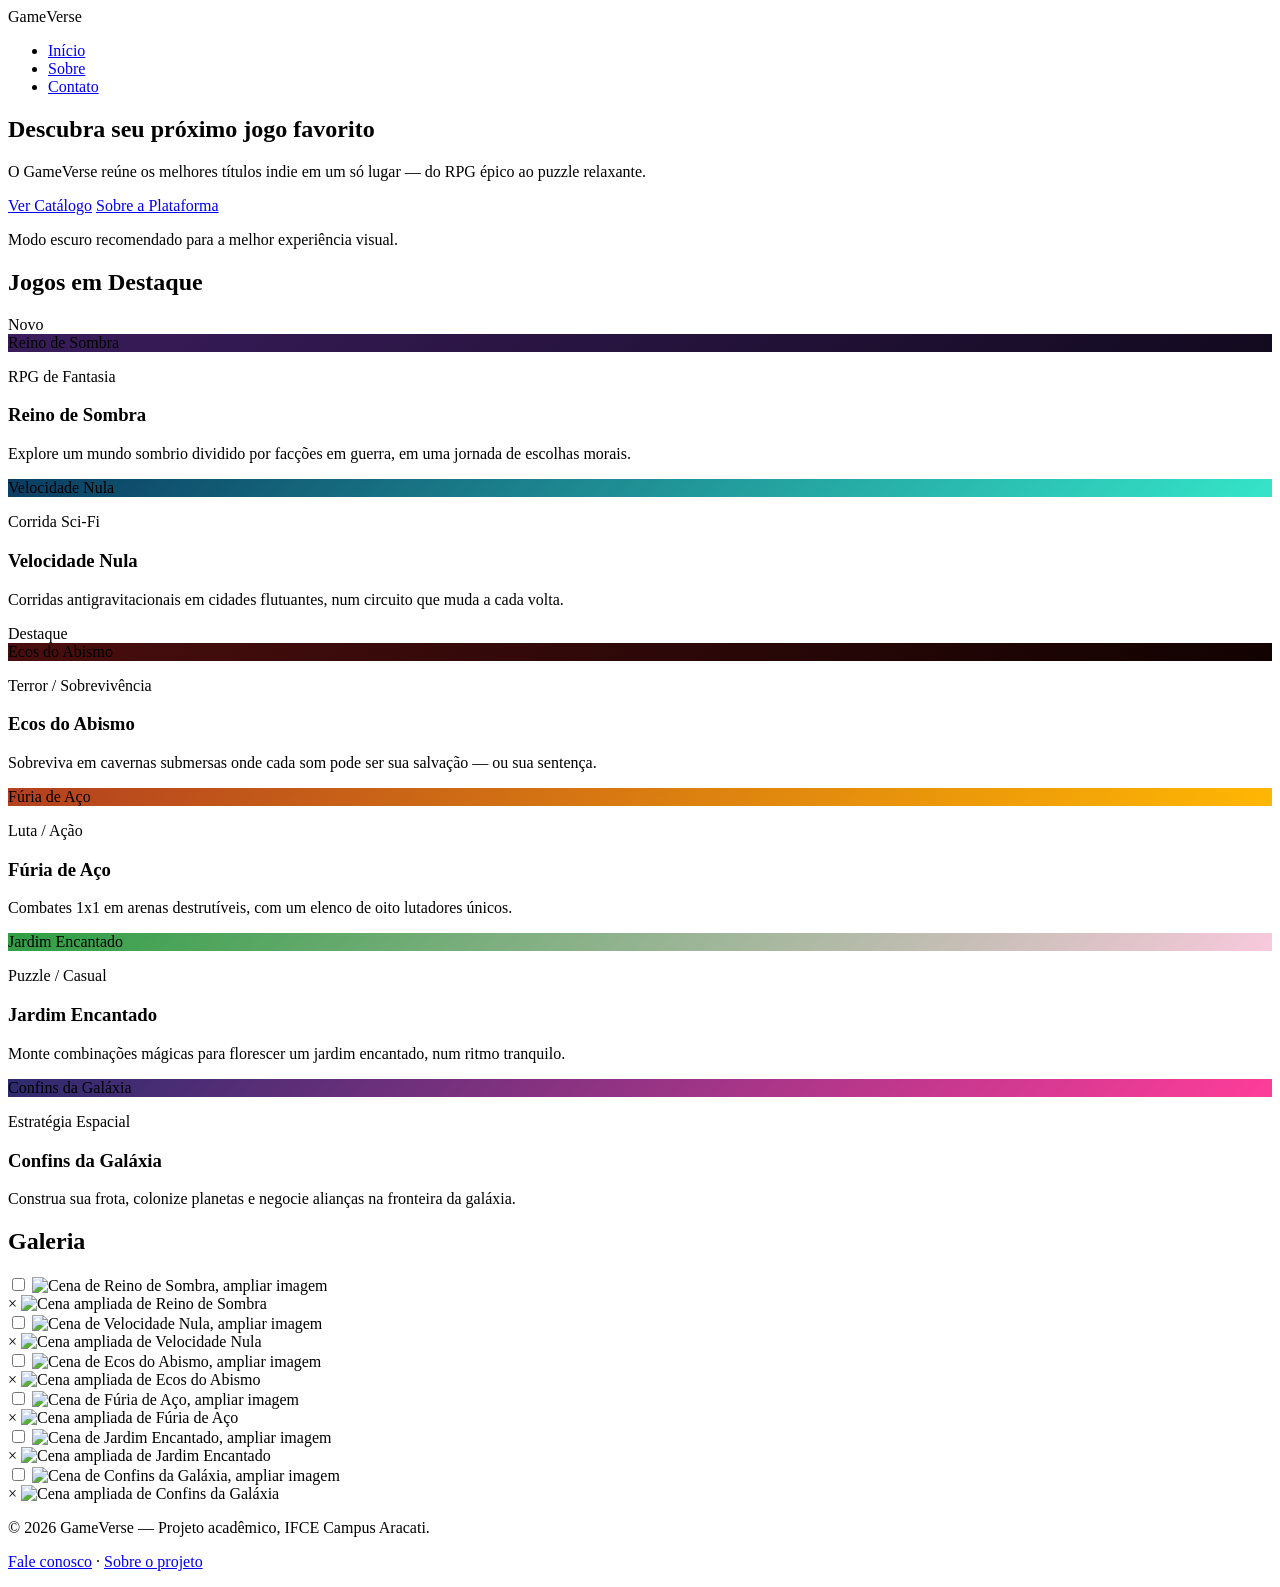
==== index.html @ b850ce9b "C1: Estrutura inicial do projeto" ====
<!DOCTYPE html>
<html lang="pt-BR">
<head>
  <meta charset="UTF-8" />
  <meta name="viewport" content="width=device-width, initial-scale=1.0" />
  <meta name="description" content="GameVerse — portal fictício com os melhores jogos indie em destaque, galeria e novidades." />
  <title>GameVerse - Seu Portal de Jogos</title>
  <link rel="stylesheet" href="styles/base.css" />
  <link rel="stylesheet" href="styles/layout.css" />
  <link rel="stylesheet" href="styles/components.css" />
  <link rel="stylesheet" href="styles/animations.css" />
</head>
<body>

  <header>
    <div class="logo">Game<span>Verse</span></div>
    <nav aria-label="Navegação principal">
      <ul>
        <li><a href="index.html" class="ativo">Início</a></li>
        <li><a href="sobre.html">Sobre</a></li>
        <li><a href="contato.html">Contato</a></li>
      </ul>
    </nav>
  </header>

  <section class="hero">
    <h1>Descubra seu próximo <span class="destaque">jogo favorito</span></h1>
    <p>O GameVerse reúne os melhores títulos indie em um só lugar — do RPG épico ao puzzle relaxante.</p>
    <div class="hero-cta">
      <a href="#jogos-destaque" class="botao botao-primario">Ver Catálogo</a>
      <a href="sobre.html" class="botao botao-secundario">Sobre a Plataforma</a>
    </div>
    <p class="aviso-tema-claro">Modo escuro recomendado para a melhor experiência visual.</p>
  </section>

  <main>
    <section id="jogos-destaque">
      <h2 class="secao-titulo">Jogos em Destaque</h2>

      <div class="cards-grid">

        <article class="card">
          <span class="badge">Novo</span>
          <div class="card-capa" style="background: linear-gradient(135deg, #3a1c5c, #120a1f);">
            Reino de Sombra
          </div>
          <div class="card-corpo">
            <p class="card-genero">RPG de Fantasia</p>
            <h3 class="card-titulo">Reino de Sombra</h3>
            <p>Explore um mundo sombrio dividido por facções em guerra, em uma jornada de escolhas morais.</p>
          </div>
        </article>

        <article class="card">
          <div class="card-capa" style="background: linear-gradient(135deg, #0a3d62, #35e5c9);">
            Velocidade Nula
          </div>
          <div class="card-corpo">
            <p class="card-genero">Corrida Sci-Fi</p>
            <h3 class="card-titulo">Velocidade Nula</h3>
            <p>Corridas antigravitacionais em cidades flutuantes, num circuito que muda a cada volta.</p>
          </div>
        </article>

        <article class="card">
          <span class="badge">Destaque</span>
          <div class="card-capa" style="background: linear-gradient(135deg, #4a0e0e, #120202);">
            Ecos do Abismo
          </div>
          <div class="card-corpo">
            <p class="card-genero">Terror / Sobrevivência</p>
            <h3 class="card-titulo">Ecos do Abismo</h3>
            <p>Sobreviva em cavernas submersas onde cada som pode ser sua salvação — ou sua sentença.</p>
          </div>
        </article>

        <article class="card">
          <div class="card-capa" style="background: linear-gradient(135deg, #b3401f, #ffb703);">
            Fúria de Aço
          </div>
          <div class="card-corpo">
            <p class="card-genero">Luta / Ação</p>
            <h3 class="card-titulo">Fúria de Aço</h3>
            <p>Combates 1x1 em arenas destrutíveis, com um elenco de oito lutadores únicos.</p>
          </div>
        </article>

        <article class="card">
          <div class="card-capa" style="background: linear-gradient(135deg, #2f9e44, #f8c9dc);">
            Jardim Encantado
          </div>
          <div class="card-corpo">
            <p class="card-genero">Puzzle / Casual</p>
            <h3 class="card-titulo">Jardim Encantado</h3>
            <p>Monte combinações mágicas para florescer um jardim encantado, num ritmo tranquilo.</p>
          </div>
        </article>

        <article class="card">
          <div class="card-capa" style="background: linear-gradient(135deg, #2d2a6e, #ff3d9a);">
            Confins da Galáxia
          </div>
          <div class="card-corpo">
            <p class="card-genero">Estratégia Espacial</p>
            <h3 class="card-titulo">Confins da Galáxia</h3>
            <p>Construa sua frota, colonize planetas e negocie alianças na fronteira da galáxia.</p>
          </div>
        </article>

      </div>
    </section>

    <section id="galeria">
      <h2 class="secao-titulo">Galeria</h2>

      <div class="gallery-grid">

        <div class="gallery-item destaque-grande">
          <input type="checkbox" id="modal-1" class="modal-toggle" />
          <label for="modal-1">
            <img src="https://picsum.photos/seed/gameverse1/700/700" alt="Cena de Reino de Sombra, ampliar imagem" loading="lazy" />
          </label>
          <div class="modal">
            <label for="modal-1" class="fechar-modal" aria-label="Fechar imagem">&times;</label>
            <img src="https://picsum.photos/seed/gameverse1/1200/900" alt="Cena ampliada de Reino de Sombra" />
          </div>
        </div>

        <div class="gallery-item">
          <input type="checkbox" id="modal-2" class="modal-toggle" />
          <label for="modal-2">
            <img src="https://picsum.photos/seed/gameverse2/400/400" alt="Cena de Velocidade Nula, ampliar imagem" loading="lazy" />
          </label>
          <div class="modal">
            <label for="modal-2" class="fechar-modal" aria-label="Fechar imagem">&times;</label>
            <img src="https://picsum.photos/seed/gameverse2/1200/900" alt="Cena ampliada de Velocidade Nula" />
          </div>
        </div>

        <div class="gallery-item">
          <input type="checkbox" id="modal-3" class="modal-toggle" />
          <label for="modal-3">
            <img src="https://picsum.photos/seed/gameverse3/400/400" alt="Cena de Ecos do Abismo, ampliar imagem" loading="lazy" />
          </label>
          <div class="modal">
            <label for="modal-3" class="fechar-modal" aria-label="Fechar imagem">&times;</label>
            <img src="https://picsum.photos/seed/gameverse3/1200/900" alt="Cena ampliada de Ecos do Abismo" />
          </div>
        </div>

        <div class="gallery-item">
          <input type="checkbox" id="modal-4" class="modal-toggle" />
          <label for="modal-4">
            <img src="https://picsum.photos/seed/gameverse4/400/400" alt="Cena de Fúria de Aço, ampliar imagem" loading="lazy" />
          </label>
          <div class="modal">
            <label for="modal-4" class="fechar-modal" aria-label="Fechar imagem">&times;</label>
            <img src="https://picsum.photos/seed/gameverse4/1200/900" alt="Cena ampliada de Fúria de Aço" />
          </div>
        </div>

        <div class="gallery-item">
          <input type="checkbox" id="modal-5" class="modal-toggle" />
          <label for="modal-5">
            <img src="https://picsum.photos/seed/gameverse5/400/400" alt="Cena de Jardim Encantado, ampliar imagem" loading="lazy" />
          </label>
          <div class="modal">
            <label for="modal-5" class="fechar-modal" aria-label="Fechar imagem">&times;</label>
            <img src="https://picsum.photos/seed/gameverse5/1200/900" alt="Cena ampliada de Jardim Encantado" />
          </div>
        </div>

        <div class="gallery-item">
          <input type="checkbox" id="modal-6" class="modal-toggle" />
          <label for="modal-6">
            <img src="https://picsum.photos/seed/gameverse6/400/400" alt="Cena de Confins da Galáxia, ampliar imagem" loading="lazy" />
          </label>
          <div class="modal">
            <label for="modal-6" class="fechar-modal" aria-label="Fechar imagem">&times;</label>
            <img src="https://picsum.photos/seed/gameverse6/1200/900" alt="Cena ampliada de Confins da Galáxia" />
          </div>
        </div>

      </div>
    </section>
  </main>

  <footer>
    <p>&copy; 2026 GameVerse — Projeto acadêmico, IFCE Campus Aracati.</p>
    <p><a href="contato.html">Fale conosco</a> · <a href="sobre.html">Sobre o projeto</a></p>
  </footer>

</body>
</html>
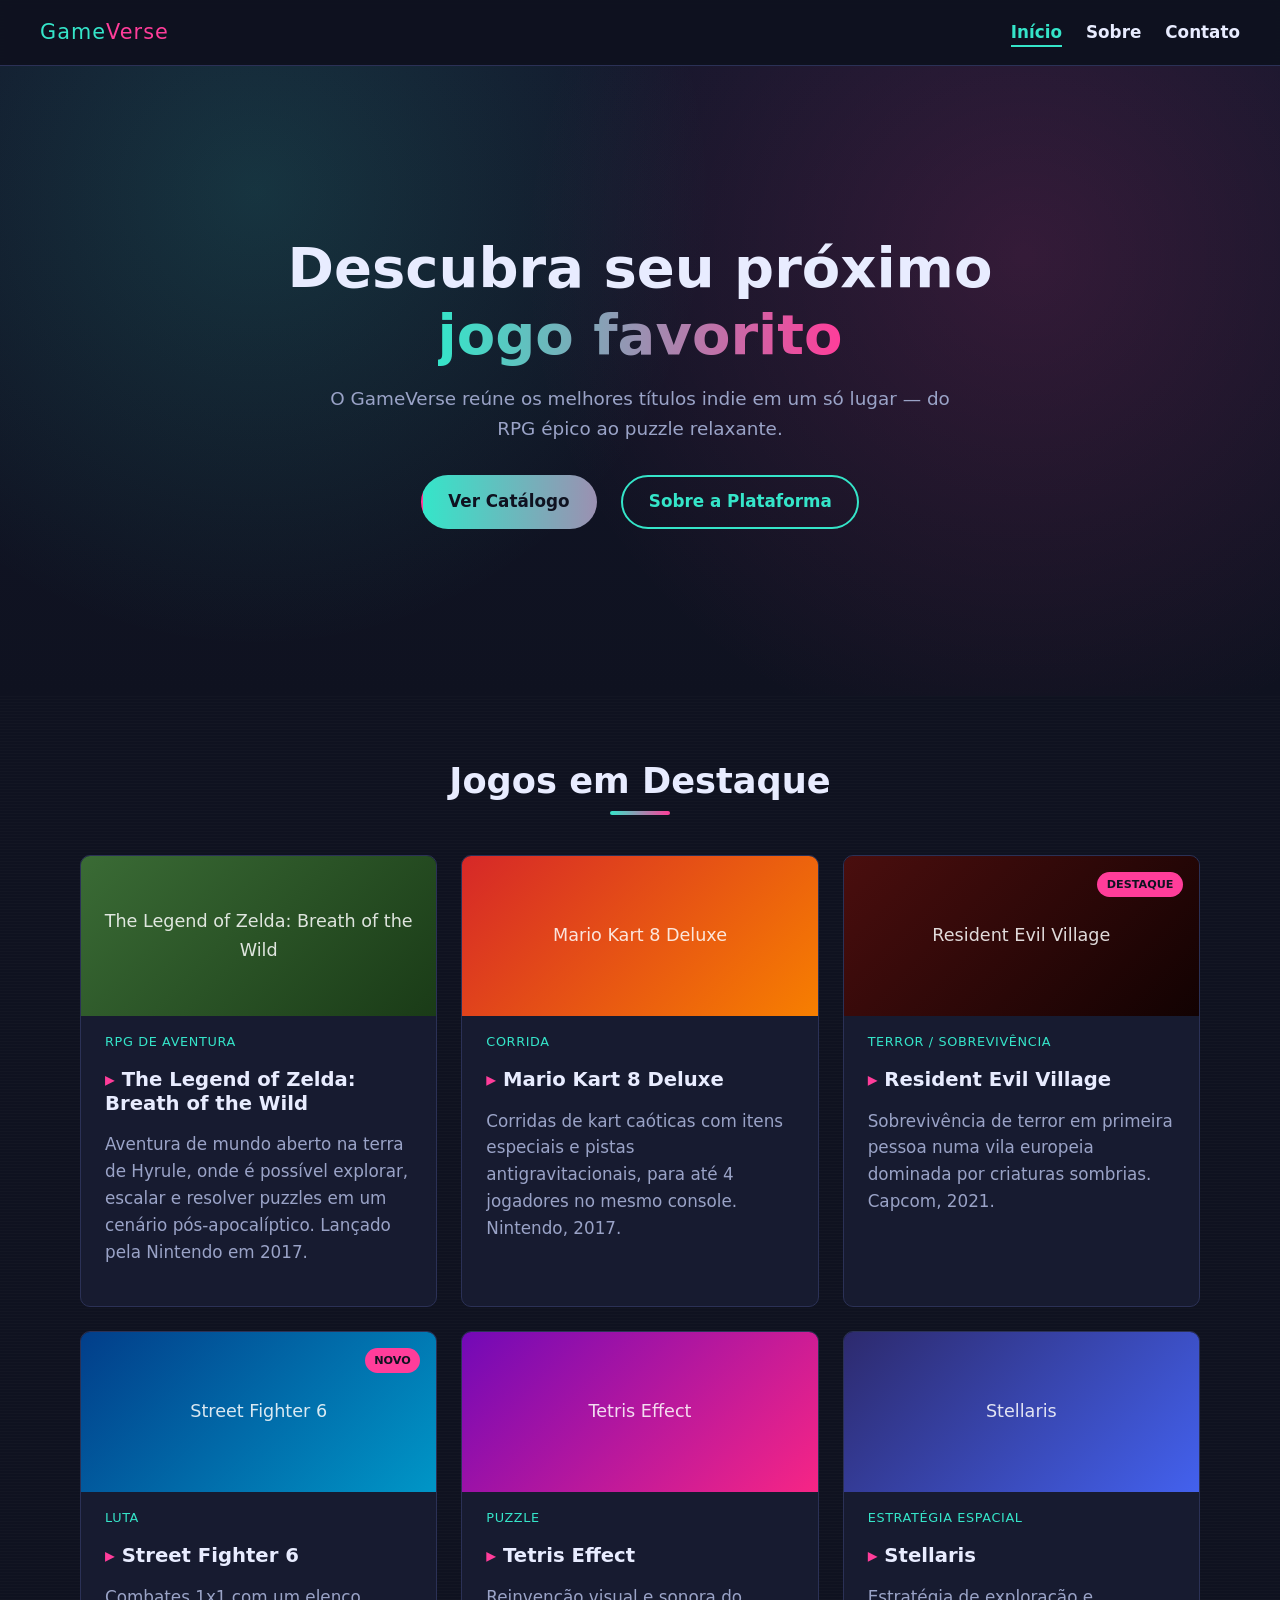
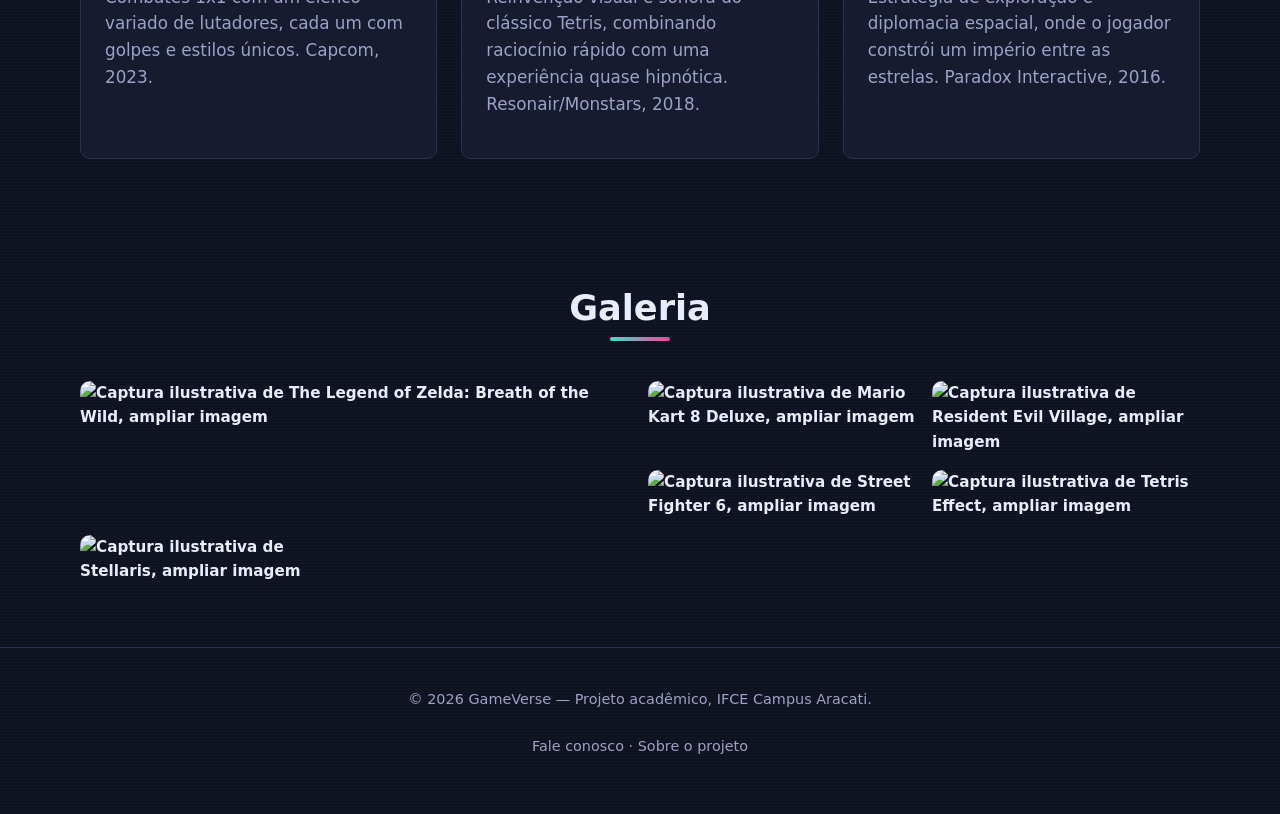
==== commit 0711f8f2: "feat: substitui jogos fictícios por catálogo com jogos reais e correção de bug" ====
--- a/index.html
+++ b/index.html
@@ -40,70 +40,70 @@
       <div class="cards-grid">
 
         <article class="card">
-          <span class="badge">Novo</span>
-          <div class="card-capa" style="background: linear-gradient(135deg, #3a1c5c, #120a1f);">
-            Reino de Sombra
+          <div class="card-capa" style="background: linear-gradient(135deg, #3a6b35, #1a3b17);">
+            The Legend of Zelda: Breath of the Wild
           </div>
           <div class="card-corpo">
-            <p class="card-genero">RPG de Fantasia</p>
-            <h3 class="card-titulo">Reino de Sombra</h3>
-            <p>Explore um mundo sombrio dividido por facções em guerra, em uma jornada de escolhas morais.</p>
+            <p class="card-genero">RPG de Aventura</p>
+            <h3 class="card-titulo">The Legend of Zelda: Breath of the Wild</h3>
+            <p>Aventura de mundo aberto na terra de Hyrule, onde é possível explorar, escalar e resolver puzzles em um cenário pós-apocalíptico. Lançado pela Nintendo em 2017.</p>
           </div>
         </article>
 
         <article class="card">
-          <div class="card-capa" style="background: linear-gradient(135deg, #0a3d62, #35e5c9);">
-            Velocidade Nula
+          <div class="card-capa" style="background: linear-gradient(135deg, #d62828, #f77f00);">
+            Mario Kart 8 Deluxe
           </div>
           <div class="card-corpo">
-            <p class="card-genero">Corrida Sci-Fi</p>
-            <h3 class="card-titulo">Velocidade Nula</h3>
-            <p>Corridas antigravitacionais em cidades flutuantes, num circuito que muda a cada volta.</p>
+            <p class="card-genero">Corrida</p>
+            <h3 class="card-titulo">Mario Kart 8 Deluxe</h3>
+            <p>Corridas de kart caóticas com itens especiais e pistas antigravitacionais, para até 4 jogadores no mesmo console. Nintendo, 2017.</p>
           </div>
         </article>
 
         <article class="card">
           <span class="badge">Destaque</span>
           <div class="card-capa" style="background: linear-gradient(135deg, #4a0e0e, #120202);">
-            Ecos do Abismo
+            Resident Evil Village
           </div>
           <div class="card-corpo">
             <p class="card-genero">Terror / Sobrevivência</p>
-            <h3 class="card-titulo">Ecos do Abismo</h3>
-            <p>Sobreviva em cavernas submersas onde cada som pode ser sua salvação — ou sua sentença.</p>
+            <h3 class="card-titulo">Resident Evil Village</h3>
+            <p>Sobrevivência de terror em primeira pessoa numa vila europeia dominada por criaturas sombrias. Capcom, 2021.</p>
           </div>
         </article>
 
         <article class="card">
-          <div class="card-capa" style="background: linear-gradient(135deg, #b3401f, #ffb703);">
-            Fúria de Aço
+          <span class="badge">Novo</span>
+          <div class="card-capa" style="background: linear-gradient(135deg, #023e8a, #0096c7);">
+            Street Fighter 6
           </div>
           <div class="card-corpo">
-            <p class="card-genero">Luta / Ação</p>
-            <h3 class="card-titulo">Fúria de Aço</h3>
-            <p>Combates 1x1 em arenas destrutíveis, com um elenco de oito lutadores únicos.</p>
+            <p class="card-genero">Luta</p>
+            <h3 class="card-titulo">Street Fighter 6</h3>
+            <p>Combates 1x1 com um elenco variado de lutadores, cada um com golpes e estilos únicos. Capcom, 2023.</p>
           </div>
         </article>
 
         <article class="card">
-          <div class="card-capa" style="background: linear-gradient(135deg, #2f9e44, #f8c9dc);">
-            Jardim Encantado
+          <div class="card-capa" style="background: linear-gradient(135deg, #7209b7, #f72585);">
+            Tetris Effect
           </div>
           <div class="card-corpo">
-            <p class="card-genero">Puzzle / Casual</p>
-            <h3 class="card-titulo">Jardim Encantado</h3>
-            <p>Monte combinações mágicas para florescer um jardim encantado, num ritmo tranquilo.</p>
+            <p class="card-genero">Puzzle</p>
+            <h3 class="card-titulo">Tetris Effect</h3>
+            <p>Reinvenção visual e sonora do clássico Tetris, combinando raciocínio rápido com uma experiência quase hipnótica. Resonair/Monstars, 2018.</p>
           </div>
         </article>
 
         <article class="card">
-          <div class="card-capa" style="background: linear-gradient(135deg, #2d2a6e, #ff3d9a);">
-            Confins da Galáxia
+          <div class="card-capa" style="background: linear-gradient(135deg, #2d2a6e, #4361ee);">
+            Stellaris
           </div>
           <div class="card-corpo">
             <p class="card-genero">Estratégia Espacial</p>
-            <h3 class="card-titulo">Confins da Galáxia</h3>
-            <p>Construa sua frota, colonize planetas e negocie alianças na fronteira da galáxia.</p>
+            <h3 class="card-titulo">Stellaris</h3>
+            <p>Estratégia de exploração e diplomacia espacial, onde o jogador constrói um império entre as estrelas. Paradox Interactive, 2016.</p>
           </div>
         </article>
 
@@ -118,66 +118,66 @@
         <div class="gallery-item destaque-grande">
           <input type="checkbox" id="modal-1" class="modal-toggle" />
           <label for="modal-1">
-            <img src="https://picsum.photos/seed/gameverse1/700/700" alt="Cena de Reino de Sombra, ampliar imagem" loading="lazy" />
+            <img src="https://picsum.photos/seed/gameverse1/700/700" alt="Captura ilustrativa de The Legend of Zelda: Breath of the Wild, ampliar imagem" loading="lazy" />
           </label>
           <div class="modal">
             <label for="modal-1" class="fechar-modal" aria-label="Fechar imagem">&times;</label>
-            <img src="https://picsum.photos/seed/gameverse1/1200/900" alt="Cena ampliada de Reino de Sombra" />
+            <img src="https://picsum.photos/seed/gameverse1/1200/900" alt="Captura ilustrativa ampliada de The Legend of Zelda: Breath of the Wild" />
           </div>
         </div>
 
         <div class="gallery-item">
           <input type="checkbox" id="modal-2" class="modal-toggle" />
           <label for="modal-2">
-            <img src="https://picsum.photos/seed/gameverse2/400/400" alt="Cena de Velocidade Nula, ampliar imagem" loading="lazy" />
+            <img src="https://picsum.photos/seed/gameverse2/400/400" alt="Captura ilustrativa de Mario Kart 8 Deluxe, ampliar imagem" loading="lazy" />
           </label>
           <div class="modal">
             <label for="modal-2" class="fechar-modal" aria-label="Fechar imagem">&times;</label>
-            <img src="https://picsum.photos/seed/gameverse2/1200/900" alt="Cena ampliada de Velocidade Nula" />
+            <img src="https://picsum.photos/seed/gameverse2/1200/900" alt="Captura ilustrativa ampliada de Mario Kart 8 Deluxe" />
           </div>
         </div>
 
         <div class="gallery-item">
           <input type="checkbox" id="modal-3" class="modal-toggle" />
           <label for="modal-3">
-            <img src="https://picsum.photos/seed/gameverse3/400/400" alt="Cena de Ecos do Abismo, ampliar imagem" loading="lazy" />
+            <img src="https://picsum.photos/seed/gameverse3/400/400" alt="Captura ilustrativa de Resident Evil Village, ampliar imagem" loading="lazy" />
           </label>
           <div class="modal">
             <label for="modal-3" class="fechar-modal" aria-label="Fechar imagem">&times;</label>
-            <img src="https://picsum.photos/seed/gameverse3/1200/900" alt="Cena ampliada de Ecos do Abismo" />
+            <img src="https://picsum.photos/seed/gameverse3/1200/900" alt="Captura ilustrativa ampliada de Resident Evil Village" />
           </div>
         </div>
 
         <div class="gallery-item">
           <input type="checkbox" id="modal-4" class="modal-toggle" />
           <label for="modal-4">
-            <img src="https://picsum.photos/seed/gameverse4/400/400" alt="Cena de Fúria de Aço, ampliar imagem" loading="lazy" />
+            <img src="https://picsum.photos/seed/gameverse4/400/400" alt="Captura ilustrativa de Street Fighter 6, ampliar imagem" loading="lazy" />
           </label>
           <div class="modal">
             <label for="modal-4" class="fechar-modal" aria-label="Fechar imagem">&times;</label>
-            <img src="https://picsum.photos/seed/gameverse4/1200/900" alt="Cena ampliada de Fúria de Aço" />
+            <img src="https://picsum.photos/seed/gameverse4/1200/900" alt="Captura ilustrativa ampliada de Street Fighter 6" />
           </div>
         </div>
 
         <div class="gallery-item">
           <input type="checkbox" id="modal-5" class="modal-toggle" />
           <label for="modal-5">
-            <img src="https://picsum.photos/seed/gameverse5/400/400" alt="Cena de Jardim Encantado, ampliar imagem" loading="lazy" />
+            <img src="https://picsum.photos/seed/gameverse5/400/400" alt="Captura ilustrativa de Tetris Effect, ampliar imagem" loading="lazy" />
           </label>
           <div class="modal">
             <label for="modal-5" class="fechar-modal" aria-label="Fechar imagem">&times;</label>
-            <img src="https://picsum.photos/seed/gameverse5/1200/900" alt="Cena ampliada de Jardim Encantado" />
+            <img src="https://picsum.photos/seed/gameverse5/1200/900" alt="Captura ilustrativa ampliada de Tetris Effect" />
           </div>
         </div>
 
         <div class="gallery-item">
           <input type="checkbox" id="modal-6" class="modal-toggle" />
           <label for="modal-6">
-            <img src="https://picsum.photos/seed/gameverse6/400/400" alt="Cena de Confins da Galáxia, ampliar imagem" loading="lazy" />
+            <img src="https://picsum.photos/seed/gameverse6/400/400" alt="Captura ilustrativa de Stellaris, ampliar imagem" loading="lazy" />
           </label>
           <div class="modal">
             <label for="modal-6" class="fechar-modal" aria-label="Fechar imagem">&times;</label>
-            <img src="https://picsum.photos/seed/gameverse6/1200/900" alt="Cena ampliada de Confins da Galáxia" />
+            <img src="https://picsum.photos/seed/gameverse6/1200/900" alt="Captura ilustrativa ampliada de Stellaris" />
           </div>
         </div>
 
--- a/styles/base.css
+++ b/styles/base.css
@@ -0,0 +1,173 @@
+/* ============================================
+   GAMEVERSE — base.css
+   Variáveis, reset, tipografia, header/nav/footer.
+   ============================================ */
+
+@import url('https://fonts.googleapis.com/css2?family=Orbitron:wght@600;800&family=Rajdhani:wght@400;500;600;700&display=swap');
+
+/* ---------- CSS VARIABLES ---------- */
+:root {
+  /* Paleta "arcade neon" */
+  --bg: #0f1220;
+  --bg-elevado: #1a1f36;
+  --bg-card: #171b30;
+  --borda: #2b3156;
+  --neon-ciano: #35e5c9;
+  --neon-magenta: #ff3d9a;
+  --neon-amarelo: #ffd23f;
+  --texto: #e8ecff;
+  --texto-secundario: #9aa3c7;
+
+  /* Tipografia */
+  --fonte-display: 'Orbitron', system-ui, sans-serif;
+  --fonte-corpo: 'Rajdhani', system-ui, sans-serif;
+
+  /* Espaçamento (escala em rem, reutilizada no projeto todo) */
+  --espaco-xs: 0.5rem;
+  --espaco-sm: 1rem;
+  --espaco-md: 1.5rem;
+  --espaco-lg: 2.5rem;
+  --espaco-xl: 4rem;
+
+  --raio: 10px;
+  --transicao: 0.25s ease;
+}
+
+@media (prefers-reduced-motion: reduce) {
+  *, *::before, *::after { animation: none !important; transition: none !important; }
+}
+
+/* ---------- RESET ---------- */
+* { box-sizing: border-box; }
+
+body {
+  margin: 0;
+  background: var(--bg);
+  color: var(--texto);
+  font-family: var(--fonte-corpo);
+  font-size: 1.05rem;
+  line-height: 1.6;
+  /* Padrão sutil de "scanlines", remetendo a telas retrô/arcade */
+  background-image: repeating-linear-gradient(
+    to bottom,
+    rgba(255, 255, 255, 0.015) 0px,
+    rgba(255, 255, 255, 0.015) 1px,
+    transparent 1px,
+    transparent 3px
+  );
+}
+
+h1, h2, h3 {
+  font-family: var(--fonte-display);
+  color: var(--texto);
+  line-height: 1.2;
+  margin: 0 0 var(--espaco-sm);
+}
+
+p { margin: 0 0 var(--espaco-sm); color: var(--texto-secundario); }
+
+a {
+  color: var(--neon-ciano);
+  text-decoration: none;
+  transition: color var(--transicao);
+}
+
+a:hover { color: var(--neon-magenta); }
+
+a:focus-visible,
+button:focus-visible,
+input:focus-visible,
+textarea:focus-visible,
+label:focus-within {
+  outline: 2px solid var(--neon-amarelo);
+  outline-offset: 3px;
+}
+
+img { max-width: 100%; display: block; }
+
+/* ---------- HEADER / NAV (Flexbox) ---------- */
+header {
+  position: sticky;
+  top: 0;
+  z-index: 100; /* garante que o header fique acima do conteúdo ao rolar a página */
+  display: flex;
+  align-items: center;
+  justify-content: space-between;
+  flex-wrap: wrap;
+  gap: var(--espaco-sm);
+  padding: var(--espaco-sm) var(--espaco-lg);
+  background: rgba(15, 18, 32, 0.9);
+  backdrop-filter: blur(6px);
+  border-bottom: 1px solid var(--borda);
+}
+
+.logo {
+  font-family: var(--fonte-display);
+  font-size: 1.3rem;
+  color: var(--neon-ciano);
+  letter-spacing: 0.05em;
+}
+
+.logo span { color: var(--neon-magenta); }
+
+nav ul {
+  list-style: none;
+  display: flex;
+  gap: var(--espaco-md);
+  margin: 0;
+  padding: 0;
+}
+
+nav a {
+  color: var(--texto);
+  font-weight: 600;
+  padding-bottom: 3px;
+  border-bottom: 2px solid transparent;
+}
+
+nav a:hover,
+nav a.ativo {
+  color: var(--neon-ciano);
+  border-color: var(--neon-ciano);
+}
+
+/* ---------- FOOTER (Flexbox) ---------- */
+footer {
+  display: flex;
+  flex-direction: column;
+  align-items: center;
+  gap: var(--espaco-xs);
+  padding: var(--espaco-lg);
+  text-align: center;
+  border-top: 1px solid var(--borda);
+  color: var(--texto-secundario);
+  font-size: 0.9rem;
+}
+
+footer a { color: var(--texto-secundario); }
+footer a:hover { color: var(--neon-ciano); }
+
+/* ---------- UTILITÁRIOS COMPARTILHADOS ---------- */
+main {
+  max-width: 1200px;
+  margin: 0 auto;
+  padding: 0 var(--espaco-lg);
+}
+
+.secao-titulo {
+  font-size: clamp(1.6rem, 3vw, 2.2rem);
+  text-align: center;
+  margin-bottom: var(--espaco-lg);
+  position: relative;
+}
+
+/* ::after como sublinhado decorativo — pseudo-elemento com função visual */
+.secao-titulo::after {
+  content: "";
+  display: block;
+  width: 60px;
+  height: 4px;
+  background: linear-gradient(90deg, var(--neon-ciano), var(--neon-magenta));
+  margin: var(--espaco-xs) auto 0;
+  border-radius: 2px;
+}
--- a/styles/layout.css
+++ b/styles/layout.css
@@ -0,0 +1,121 @@
+/* ============================================
+   GAMEVERSE — layout.css
+   Hero, CSS Grid (cards e galeria), responsividade.
+   ============================================ */
+
+/* ---------- HERO (seção de destaque) ---------- */
+.hero {
+  position: relative;
+  min-height: 70vh;
+  display: flex;
+  flex-direction: column;
+  align-items: center;
+  justify-content: center;
+  text-align: center;
+  padding: var(--espaco-xl) var(--espaco-lg);
+  overflow: hidden;
+  /* Background com gradiente + posição, conforme item "Backgrounds" do checklist */
+  background:
+    radial-gradient(circle at 20% 20%, rgba(53, 229, 201, 0.15), transparent 40%),
+    radial-gradient(circle at 80% 30%, rgba(255, 61, 154, 0.15), transparent 45%),
+    linear-gradient(180deg, #12162a 0%, var(--bg) 100%);
+}
+
+.hero h1 {
+  font-size: clamp(2rem, 5vw, 3.5rem);
+  max-width: 20ch;
+}
+
+.hero h1 .destaque {
+  background: linear-gradient(90deg, var(--neon-ciano), var(--neon-magenta));
+  -webkit-background-clip: text;
+  background-clip: text;
+  color: transparent;
+}
+
+.hero p {
+  max-width: 55ch;
+  font-size: 1.15rem;
+}
+
+.hero-cta {
+  display: flex;
+  gap: var(--espaco-md);
+  margin-top: var(--espaco-sm);
+  flex-wrap: wrap;
+  justify-content: center;
+}
+
+/* ---------- SEÇÕES GERAIS ---------- */
+section {
+  padding: var(--espaco-xl) 0;
+}
+
+/* ---------- GRID: CARDS DE JOGOS ---------- */
+.cards-grid {
+  display: grid;
+  grid-template-columns: repeat(3, 1fr);
+  gap: var(--espaco-md);
+}
+
+/* ---------- GRID: GALERIA ---------- */
+.gallery-grid {
+  display: grid;
+  grid-template-columns: repeat(4, 1fr);
+  gap: var(--espaco-sm);
+}
+
+/* Um item da galeria ocupa 2 colunas/linhas para criar variação (grid bidimensional real) */
+.gallery-grid .destaque-grande {
+  grid-column: span 2;
+  grid-row: span 2;
+}
+
+/* ---------- MEDIA QUERIES: RESPONSIVIDADE ---------- */
+
+/* Tablets */
+@media (max-width: 900px) {
+  .cards-grid {
+    grid-template-columns: repeat(2, 1fr);
+  }
+  .gallery-grid {
+    grid-template-columns: repeat(3, 1fr);
+  }
+}
+
+/* Celulares */
+@media (max-width: 600px) {
+  header {
+    flex-direction: column;
+    align-items: flex-start;
+  }
+  nav ul {
+    flex-wrap: wrap;
+    gap: var(--espaco-sm);
+  }
+  .cards-grid {
+    grid-template-columns: 1fr;
+  }
+  .gallery-grid {
+    grid-template-columns: repeat(2, 1fr);
+  }
+  .gallery-grid .destaque-grande {
+    grid-column: span 2;
+    grid-row: span 1;
+  }
+  main { padding: 0 var(--espaco-sm); }
+}
+
+/* Recurso extra de media query: adapta para quem prefere tema mais claro do sistema
+   (exploração de "condições/recursos de media queries" além de largura de tela) */
+@media (prefers-color-scheme: light) {
+  .aviso-tema-claro {
+    display: block;
+  }
+}
+
+.aviso-tema-claro {
+  display: none;
+  font-size: 0.8rem;
+  color: var(--neon-amarelo);
+}
--- a/styles/components.css
+++ b/styles/components.css
@@ -0,0 +1,199 @@
+/* ============================================
+   GAMEVERSE — components.css
+   Cards, badges, modal de imagem, formulário.
+   ============================================ */
+
+/* ---------- BOTÕES ---------- */
+.botao {
+  display: inline-block;
+  padding: 0.7rem 1.6rem;
+  border-radius: 999px;
+  font-weight: 700;
+  font-family: var(--fonte-corpo);
+  border: 2px solid transparent;
+  cursor: pointer;
+  transition: transform var(--transicao), box-shadow var(--transicao);
+}
+
+.botao-primario {
+  background: linear-gradient(90deg, var(--neon-ciano), var(--neon-magenta));
+  color: var(--bg);
+}
+
+.botao-secundario {
+  background: transparent;
+  border-color: var(--neon-ciano);
+  color: var(--neon-ciano);
+}
+
+.botao:hover {
+  transform: translateY(-3px);
+  box-shadow: 0 8px 20px rgba(53, 229, 201, 0.25);
+}
+
+/* ---------- CARD DE JOGO ---------- */
+.card {
+  position: relative; /* necessário para o badge posicionado em absolute */
+  background: var(--bg-card);
+  border: 1px solid var(--borda);
+  border-radius: var(--raio);
+  overflow: hidden;
+  transition: transform var(--transicao), border-color var(--transicao);
+}
+
+.card:hover {
+  transform: translateY(-6px);
+  border-color: var(--neon-ciano);
+}
+
+.card-capa {
+  height: 160px;
+  display: flex;
+  align-items: center;
+  justify-content: center;
+  font-family: var(--fonte-display);
+  font-size: 1.1rem;
+  color: rgba(255, 255, 255, 0.85);
+  text-align: center;
+  padding: var(--espaco-sm);
+}
+
+.card-corpo {
+  padding: var(--espaco-sm) var(--espaco-md) var(--espaco-md);
+}
+
+.card-genero {
+  font-size: 0.8rem;
+  text-transform: uppercase;
+  letter-spacing: 0.05em;
+  color: var(--neon-ciano);
+}
+
+/* Badge "Novo"/"Destaque": posicionado em absolute sobre o card, com z-index acima da capa */
+.badge {
+  position: absolute;
+  top: var(--espaco-sm);
+  right: var(--espaco-sm);
+  z-index: 5;
+  background: var(--neon-magenta);
+  color: var(--bg);
+  font-size: 0.7rem;
+  font-weight: 700;
+  text-transform: uppercase;
+  padding: 0.25rem 0.6rem;
+  border-radius: 999px;
+}
+
+/* ::before decorativo antes do título do card, com função de "marcador" visual */
+.card-titulo::before {
+  content: "▸ ";
+  color: var(--neon-magenta);
+}
+
+/* ---------- GALERIA + MODAL DE IMAGEM (HTML/CSS puro, sem JS) ---------- */
+.gallery-item {
+  position: relative;
+  border-radius: var(--raio);
+  overflow: hidden;
+}
+
+.gallery-item img {
+  width: 100%;
+  height: 100%;
+  object-fit: cover;
+  cursor: zoom-in;
+  transition: transform var(--transicao);
+}
+
+.gallery-item:hover img {
+  transform: scale(1.05);
+}
+
+/* checkbox escondido: é o que controla o estado aberto/fechado do modal */
+.modal-toggle {
+  display: none;
+}
+
+.modal {
+  display: none;
+  position: fixed;
+  inset: 0;
+  z-index: 1000; /* acima de tudo, inclusive do header sticky */
+  background: rgba(4, 5, 12, 0.92);
+  align-items: center;
+  justify-content: center;
+  padding: var(--espaco-lg);
+}
+
+/* Pseudo-classe :checked controlando o irmão seguinte (~) — é o "truque" do modal em CSS puro */
+.modal-toggle:checked ~ .modal {
+  display: flex;
+}
+
+.modal img {
+  max-width: 90vw;
+  max-height: 85vh;
+  border: 3px solid var(--neon-ciano);
+  border-radius: var(--raio);
+}
+
+.fechar-modal {
+  position: absolute;
+  top: var(--espaco-md);
+  right: var(--espaco-lg);
+  font-size: 2rem;
+  color: var(--texto);
+  cursor: pointer;
+  line-height: 1;
+}
+
+.fechar-modal:hover { color: var(--neon-magenta); }
+
+/* ---------- FORMULÁRIO (CONTATO) ---------- */
+form {
+  display: flex;
+  flex-direction: column;
+  gap: var(--espaco-sm);
+  max-width: 560px;
+  margin: 0 auto;
+  background: var(--bg-card);
+  border: 1px solid var(--borda);
+  border-radius: var(--raio);
+  padding: var(--espaco-lg);
+}
+
+.campo {
+  display: flex;
+  flex-direction: column;
+  gap: 0.3rem;
+}
+
+label { font-weight: 600; font-size: 0.95rem; }
+
+input, textarea, select {
+  background: var(--bg);
+  border: 1px solid var(--borda);
+  border-radius: 6px;
+  padding: 0.65rem 0.8rem;
+  color: var(--texto);
+  font-family: var(--fonte-corpo);
+  font-size: 1rem;
+}
+
+input:focus, textarea:focus, select:focus {
+  border-color: var(--neon-ciano);
+  outline: none;
+}
+
+/* Pseudo-classe :invalid — feedback visual nativo de validação, sem JS */
+input:invalid:not(:placeholder-shown) {
+  border-color: var(--neon-magenta);
+}
+
+.linha-formulario {
+  display: flex;
+  gap: var(--espaco-sm);
+  flex-wrap: wrap;
+}
+
+.linha-formulario .campo { flex: 1; min-width: 200px; }
--- a/styles/animations.css
+++ b/styles/animations.css
@@ -0,0 +1,49 @@
+/* ============================================
+   GAMEVERSE — animations.css
+   @keyframes usados no projeto.
+   ============================================ */
+
+/* Entrada suave do conteúdo do hero ao carregar a página */
+@keyframes surgir-de-baixo {
+  from {
+    opacity: 0;
+    transform: translateY(24px);
+  }
+  to {
+    opacity: 1;
+    transform: translateY(0);
+  }
+}
+
+.hero h1,
+.hero p,
+.hero-cta {
+  animation: surgir-de-baixo 0.7s ease both;
+}
+
+.hero p { animation-delay: 0.15s; }
+.hero-cta { animation-delay: 0.3s; }
+
+/* Pulsar do badge "Novo"/"Destaque", chamando atenção sem ser irritante */
+@keyframes pulsar {
+  0%, 100% { box-shadow: 0 0 0 0 rgba(255, 61, 154, 0.5); }
+  50% { box-shadow: 0 0 0 6px rgba(255, 61, 154, 0); }
+}
+
+.badge {
+  animation: pulsar 2s infinite;
+}
+
+/* Brilho leve percorrendo a borda do botão primário no hover */
+@keyframes brilho-borda {
+  0% { background-position: 0% 50%; }
+  100% { background-position: 200% 50%; }
+}
+
+.botao-primario {
+  background-size: 200% auto;
+}
+
+.botao-primario:hover {
+  animation: brilho-borda 1.2s linear infinite;
+}
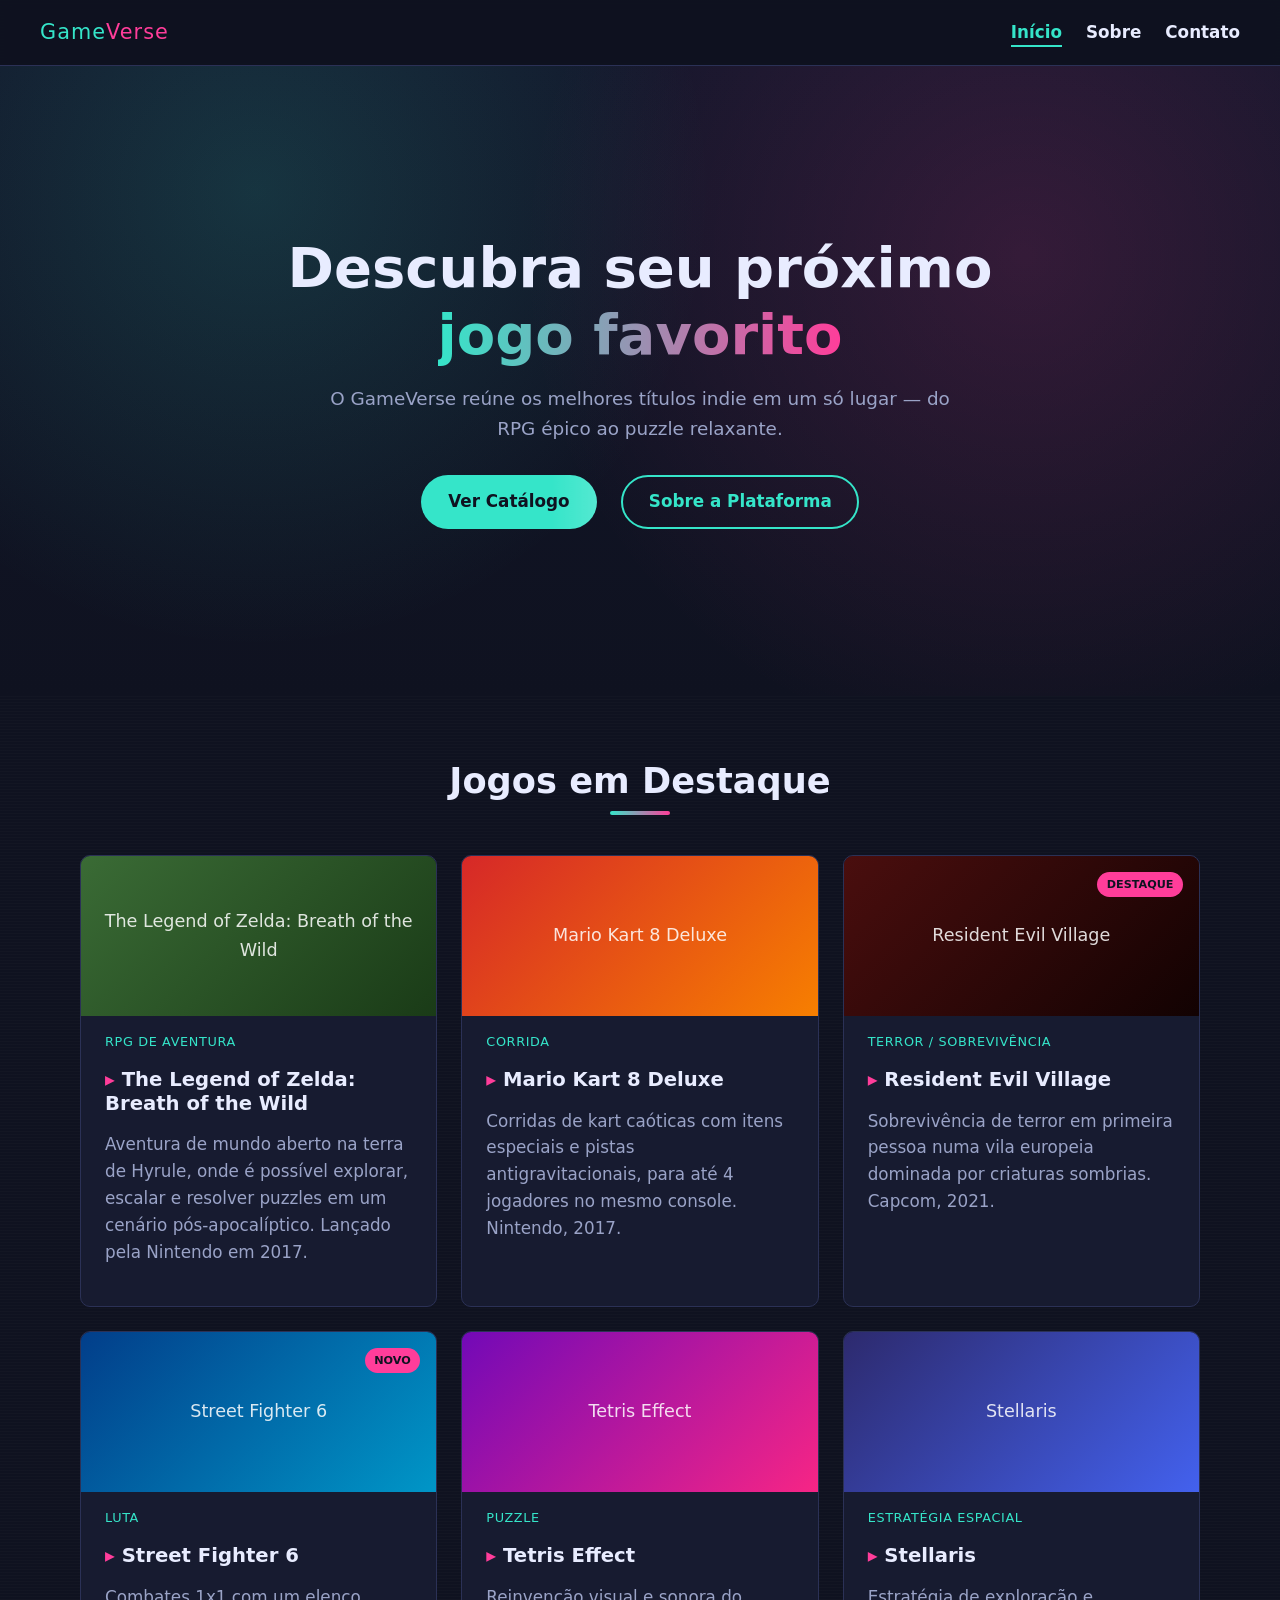
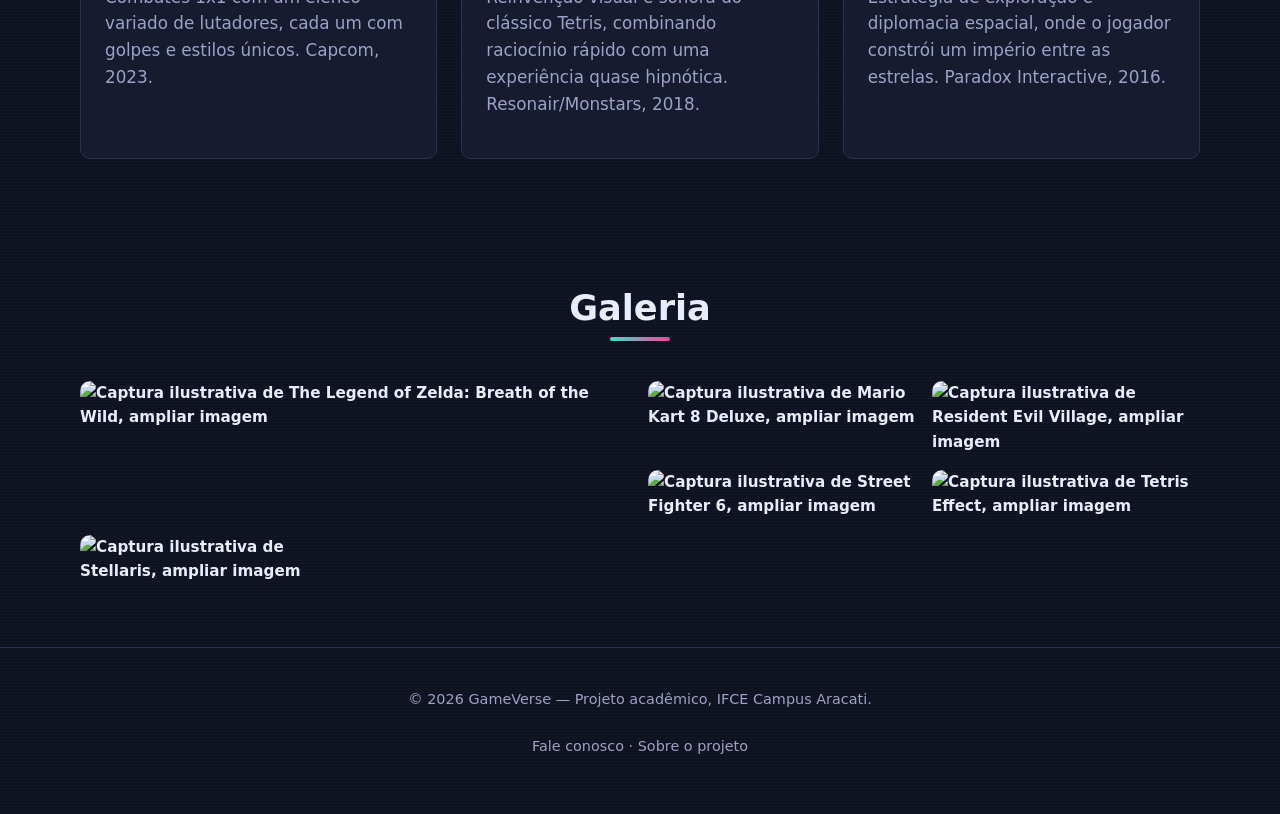
==== commit c830ee6a: "fix: corrige gradiente do botão (remove magenta) e bug na imageml" ====
--- a/index.html
+++ b/index.html
@@ -118,7 +118,7 @@
         <div class="gallery-item destaque-grande">
           <input type="checkbox" id="modal-1" class="modal-toggle" />
           <label for="modal-1">
-            <img src="https://picsum.photos/seed/gameverse1/700/700" alt="Captura ilustrativa de The Legend of Zelda: Breath of the Wild, ampliar imagem" loading="lazy" />
+            <img class="miniatura" src="https://picsum.photos/seed/gameverse1/700/700" alt="Captura ilustrativa de The Legend of Zelda: Breath of the Wild, ampliar imagem" loading="lazy" />
           </label>
           <div class="modal">
             <label for="modal-1" class="fechar-modal" aria-label="Fechar imagem">&times;</label>
@@ -129,7 +129,7 @@
         <div class="gallery-item">
           <input type="checkbox" id="modal-2" class="modal-toggle" />
           <label for="modal-2">
-            <img src="https://picsum.photos/seed/gameverse2/400/400" alt="Captura ilustrativa de Mario Kart 8 Deluxe, ampliar imagem" loading="lazy" />
+            <img class="miniatura" src="https://picsum.photos/seed/gameverse2/400/400" alt="Captura ilustrativa de Mario Kart 8 Deluxe, ampliar imagem" loading="lazy" />
           </label>
           <div class="modal">
             <label for="modal-2" class="fechar-modal" aria-label="Fechar imagem">&times;</label>
@@ -140,7 +140,7 @@
         <div class="gallery-item">
           <input type="checkbox" id="modal-3" class="modal-toggle" />
           <label for="modal-3">
-            <img src="https://picsum.photos/seed/gameverse3/400/400" alt="Captura ilustrativa de Resident Evil Village, ampliar imagem" loading="lazy" />
+            <img class="miniatura" src="https://picsum.photos/seed/gameverse3/400/400" alt="Captura ilustrativa de Resident Evil Village, ampliar imagem" loading="lazy" />
           </label>
           <div class="modal">
             <label for="modal-3" class="fechar-modal" aria-label="Fechar imagem">&times;</label>
@@ -151,7 +151,7 @@
         <div class="gallery-item">
           <input type="checkbox" id="modal-4" class="modal-toggle" />
           <label for="modal-4">
-            <img src="https://picsum.photos/seed/gameverse4/400/400" alt="Captura ilustrativa de Street Fighter 6, ampliar imagem" loading="lazy" />
+            <img class="miniatura" src="https://picsum.photos/seed/gameverse4/400/400" alt="Captura ilustrativa de Street Fighter 6, ampliar imagem" loading="lazy" />
           </label>
           <div class="modal">
             <label for="modal-4" class="fechar-modal" aria-label="Fechar imagem">&times;</label>
@@ -162,7 +162,7 @@
         <div class="gallery-item">
           <input type="checkbox" id="modal-5" class="modal-toggle" />
           <label for="modal-5">
-            <img src="https://picsum.photos/seed/gameverse5/400/400" alt="Captura ilustrativa de Tetris Effect, ampliar imagem" loading="lazy" />
+            <img class="miniatura" src="https://picsum.photos/seed/gameverse5/400/400" alt="Captura ilustrativa de Tetris Effect, ampliar imagem" loading="lazy" />
           </label>
           <div class="modal">
             <label for="modal-5" class="fechar-modal" aria-label="Fechar imagem">&times;</label>
@@ -173,7 +173,7 @@
         <div class="gallery-item">
           <input type="checkbox" id="modal-6" class="modal-toggle" />
           <label for="modal-6">
-            <img src="https://picsum.photos/seed/gameverse6/400/400" alt="Captura ilustrativa de Stellaris, ampliar imagem" loading="lazy" />
+            <img class="miniatura" src="https://picsum.photos/seed/gameverse6/400/400" alt="Captura ilustrativa de Stellaris, ampliar imagem" loading="lazy" />
           </label>
           <div class="modal">
             <label for="modal-6" class="fechar-modal" aria-label="Fechar imagem">&times;</label>
--- a/styles/components.css
+++ b/styles/components.css
@@ -16,7 +16,16 @@
 }
 
 .botao-primario {
-  background: linear-gradient(90deg, var(--neon-ciano), var(--neon-magenta));
+  background-color: var(--neon-ciano);
+  /* Faixa de brilho (reflexo branco translúcido) que desliza sobre o fundo ciano sólido */
+  background-image: linear-gradient(
+    90deg,
+    transparent 0%,
+    rgba(255, 255, 255, 0.65) 45%,
+    transparent 60%
+  );
+  background-size: 250% 100%;
+  background-position: -50% 0;
   color: var(--bg);
 }
 
@@ -97,7 +106,7 @@
   overflow: hidden;
 }
 
-.gallery-item img {
+.gallery-item .miniatura {
   width: 100%;
   height: 100%;
   object-fit: cover;
@@ -105,7 +114,10 @@
   transition: transform var(--transicao);
 }
 
-.gallery-item:hover img {
+/* Escopo restrito à miniatura — NÃO usa ".gallery-item img" para não afetar
+   também a imagem ampliada dentro do modal (evita criar um novo contexto de
+   empilhamento em cima do botão de fechar) */
+.gallery-item:hover .miniatura {
   transform: scale(1.05);
 }
 
@@ -141,6 +153,7 @@
   position: absolute;
   top: var(--espaco-md);
   right: var(--espaco-lg);
+  z-index: 10; /* reforço extra: garante que fique acima de qualquer imagem, mesmo com transform */
   font-size: 2rem;
   color: var(--texto);
   cursor: pointer;
--- a/styles/animations.css
+++ b/styles/animations.css
@@ -34,14 +34,10 @@
   animation: pulsar 2s infinite;
 }
 
-/* Brilho leve percorrendo a borda do botão primário no hover */
+/* Faixa de brilho deslizando sobre o botão primário no hover, como um "carregamento de energia" */
 @keyframes brilho-borda {
-  0% { background-position: 0% 50%; }
-  100% { background-position: 200% 50%; }
-}
-
-.botao-primario {
-  background-size: 200% auto;
+  0% { background-position: -50% 0; }
+  100% { background-position: 150% 0; }
 }
 
 .botao-primario:hover {
